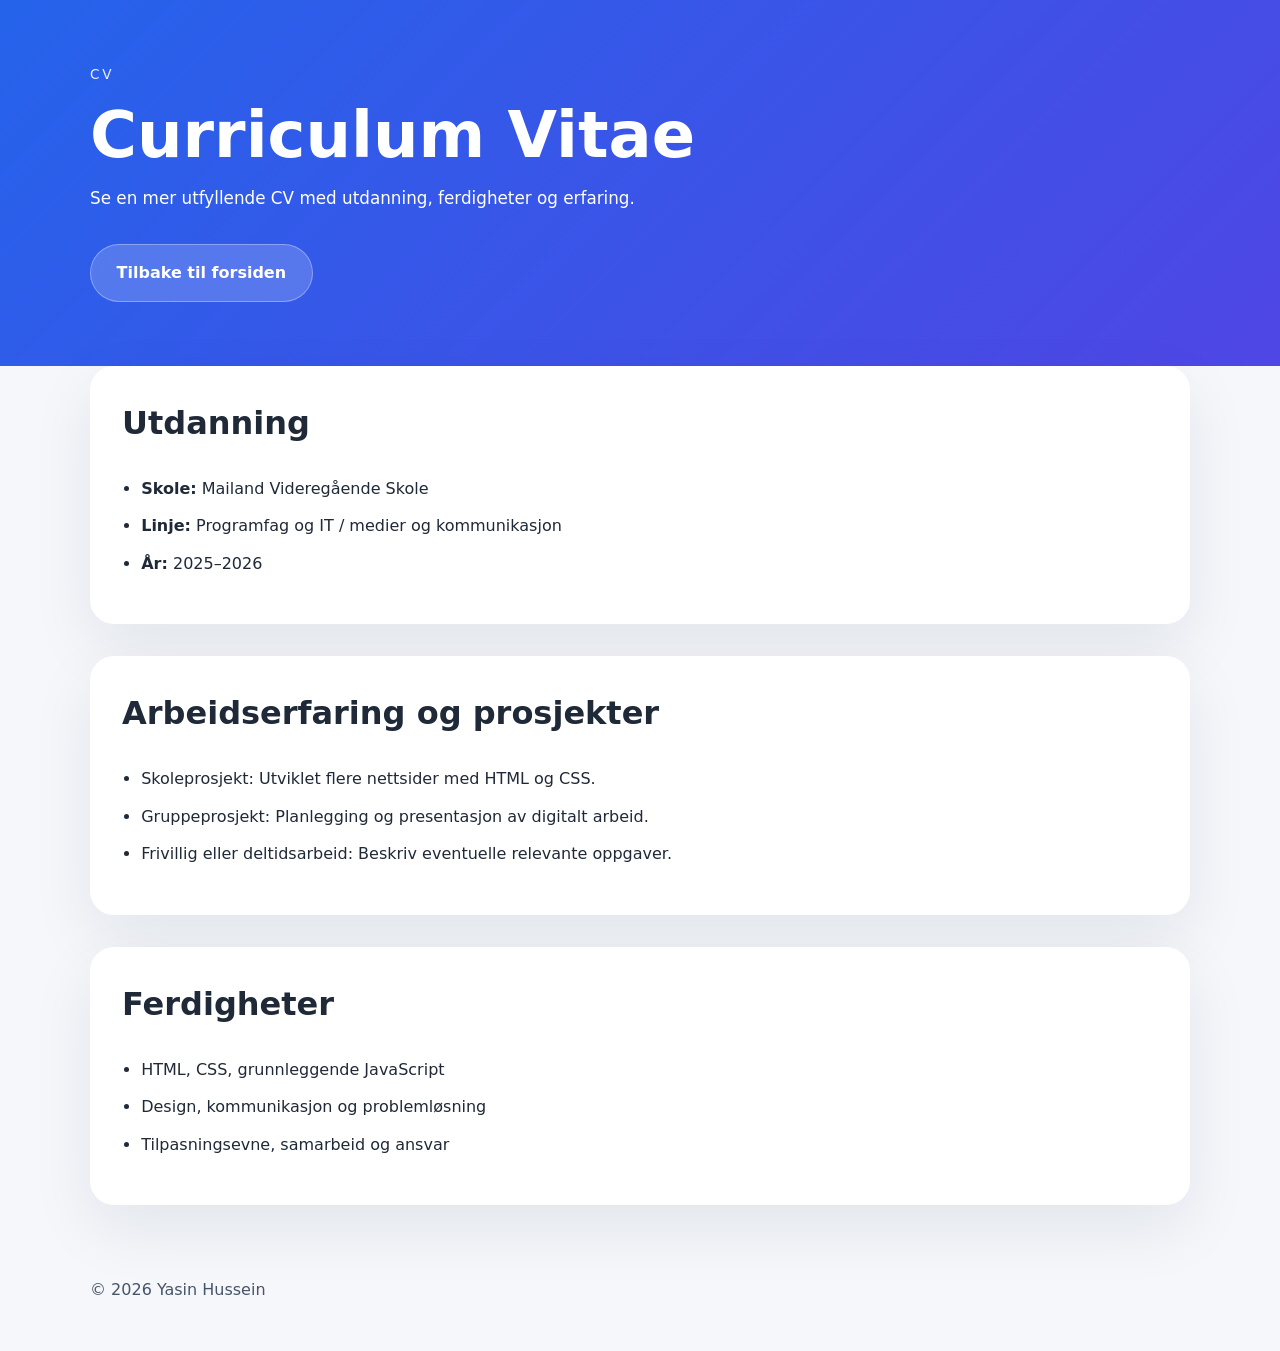
==== cv.html @ 420f931c "first commit" ====
<!DOCTYPE html>
<html lang="nb">
<head>
  <meta charset="UTF-8" />
  <meta name="viewport" content="width=device-width, initial-scale=1.0" />
  <title>CV - Portefølje</title>
  <link rel="stylesheet" href="styles.css" />
</head>
<body>
  <header class="hero">
    <div class="container">
      <p class="eyebrow">CV</p>
      <h1>Curriculum Vitae</h1>
      <p class="lead">Se en mer utfyllende CV med utdanning, ferdigheter og erfaring.</p>
      <div class="buttons">
        <a href="index.html" class="button secondary">Tilbake til forsiden</a>
      </div>
    </div>
  </header>

  <main class="container">
    <section class="section card">
      <h2>Utdanning</h2>
      <ul>
        <li><strong>Skole:</strong> Mailand Videregående Skole</li>
        <li><strong>Linje:</strong> Programfag og IT / medier og kommunikasjon</li>
        <li><strong>År:</strong> 2025–2026</li>
      </ul>
    </section>

    <section class="section card">
      <h2>Arbeidserfaring og prosjekter</h2>
      <ul>
        <li>Skoleprosjekt: Utviklet flere nettsider med HTML og CSS.</li>
        <li>Gruppeprosjekt: Planlegging og presentasjon av digitalt arbeid.</li>
        <li>Frivillig eller deltidsarbeid: Beskriv eventuelle relevante oppgaver.</li>
      </ul>
    </section>

    <section class="section card">
      <h2>Ferdigheter</h2>
      <ul>
        <li>HTML, CSS, grunnleggende JavaScript</li>
        <li>Design, kommunikasjon og problemløsning</li>
        <li>Tilpasningsevne, samarbeid og ansvar</li>
      </ul>
    </section>
  </main>

  <footer class="footer">
    <div class="container">
      <p>© 2026 Yasin Hussein</p>
    </div>
  </footer>
</body>
</html>
---- styles.css ----
:root {
  color-scheme: light;
  font-family: Inter, system-ui, -apple-system, BlinkMacSystemFont, "Segoe UI", sans-serif;
  background: #f5f7fb;
  color: #1f2937;
  line-height: 1.6;
}

* {
  box-sizing: border-box;
}

body {
  margin: 0;
}

img {
  max-width: 100%;
  display: block;
}

.container {
  width: min(1100px, 92%);
  margin: 0 auto;
}

.topnav {
  display: flex;
  gap: 1rem;
  flex-wrap: wrap;
  margin-bottom: 1.5rem;
}

.topnav a {
  color: rgba(255,255,255,0.92);
  text-decoration: none;
  font-weight: 600;
}

.hero {
  padding: 4rem 0;
  background: linear-gradient(135deg, #2563eb 0%, #4f46e5 100%);
  color: white;
}

.eyebrow {
  margin: 0 0 1rem;
  text-transform: uppercase;
  letter-spacing: 0.2em;
  font-size: 0.85rem;
  opacity: 0.9;
}

h1 {
  margin: 0 0 1rem;
  font-size: clamp(2.8rem, 5vw, 4.2rem);
  line-height: 1.05;
}

.lead {
  max-width: 44rem;
  margin: 0 0 2rem;
  font-size: 1.05rem;
}

.buttons {
  display: flex;
  gap: 1rem;
  flex-wrap: wrap;
}

.button {
  display: inline-flex;
  align-items: center;
  justify-content: center;
  padding: 0.95rem 1.6rem;
  border-radius: 999px;
  text-decoration: none;
  font-weight: 600;
  transition: transform 0.2s ease, background-color 0.2s ease;
}

.button:hover {
  transform: translateY(-1px);
}

.link-button {
  display: inline-flex;
  margin-top: 1rem;
  padding: 0.8rem 1.4rem;
  border-radius: 999px;
  background: #2563eb;
  color: white;
  text-decoration: none;
  font-weight: 600;
}

.primary {
  background: white;
  color: #1f2937;
}

.secondary {
  background: rgba(255,255,255,0.18);
  color: white;
  border: 1px solid rgba(255,255,255,0.32);
}

.section {
  padding: 3rem 0;
}

.card {
  background: white;
  border-radius: 24px;
  padding: 2rem;
  box-shadow: 0 24px 64px rgba(15, 23, 42, 0.08);
  margin-bottom: 2rem;
}

h2 {
  margin-top: 0;
  font-size: 2rem;
}

h3 {
  margin-bottom: 0.5rem;
}

ul {
  padding-left: 1.2rem;
}

li {
  margin-bottom: 0.75rem;
}

.grid {
  display: grid;
  gap: 1.5rem;
  grid-template-columns: repeat(auto-fit, minmax(220px, 1fr));
}

.footer {
  padding: 1.5rem 0 2rem;
  color: #475569;
}

@media (max-width: 640px) {
  .hero {
    padding: 3rem 0;
  }

  .card {
    padding: 1.5rem;
  }
}
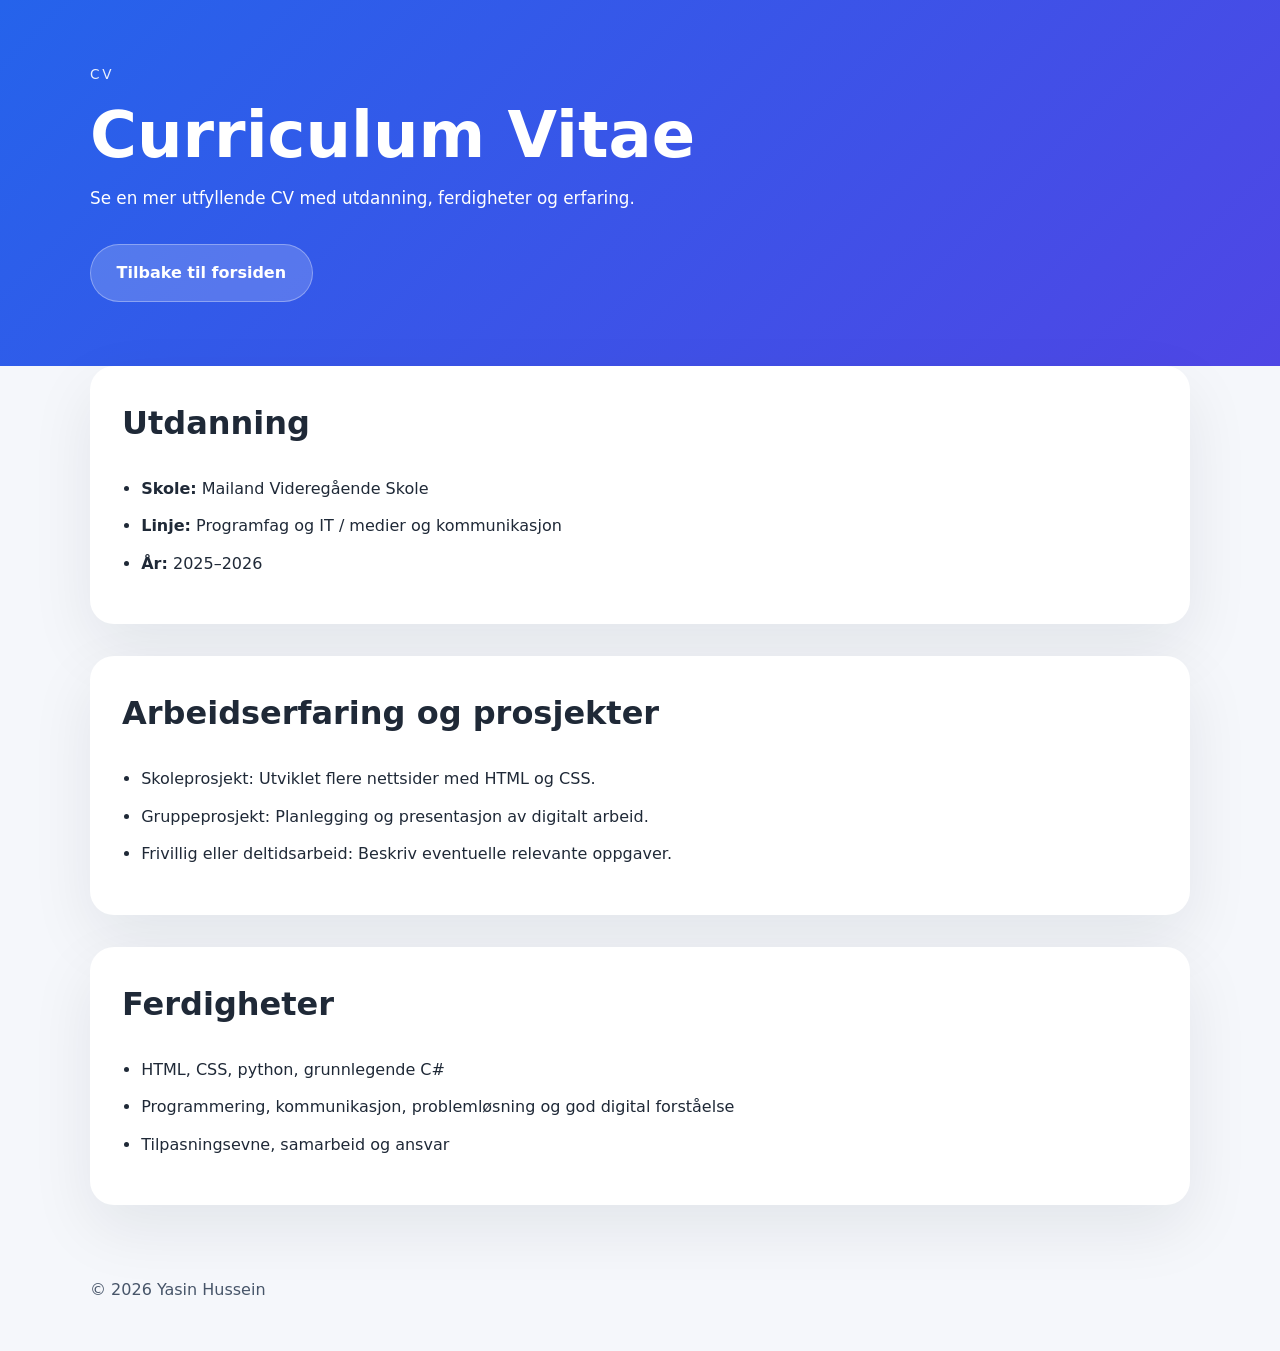
==== commit ba401297: "Endret ferdigheter til å være mer passende" ====
--- a/cv.html
+++ b/cv.html
@@ -40,8 +40,8 @@
     <section class="section card">
       <h2>Ferdigheter</h2>
       <ul>
-        <li>HTML, CSS, grunnleggende JavaScript</li>
-        <li>Design, kommunikasjon og problemløsning</li>
+        <li>HTML, CSS, python, grunnlegende C#</li>
+        <li>Programmering, kommunikasjon, problemløsning og god digital forståelse</li>
         <li>Tilpasningsevne, samarbeid og ansvar</li>
       </ul>
     </section>
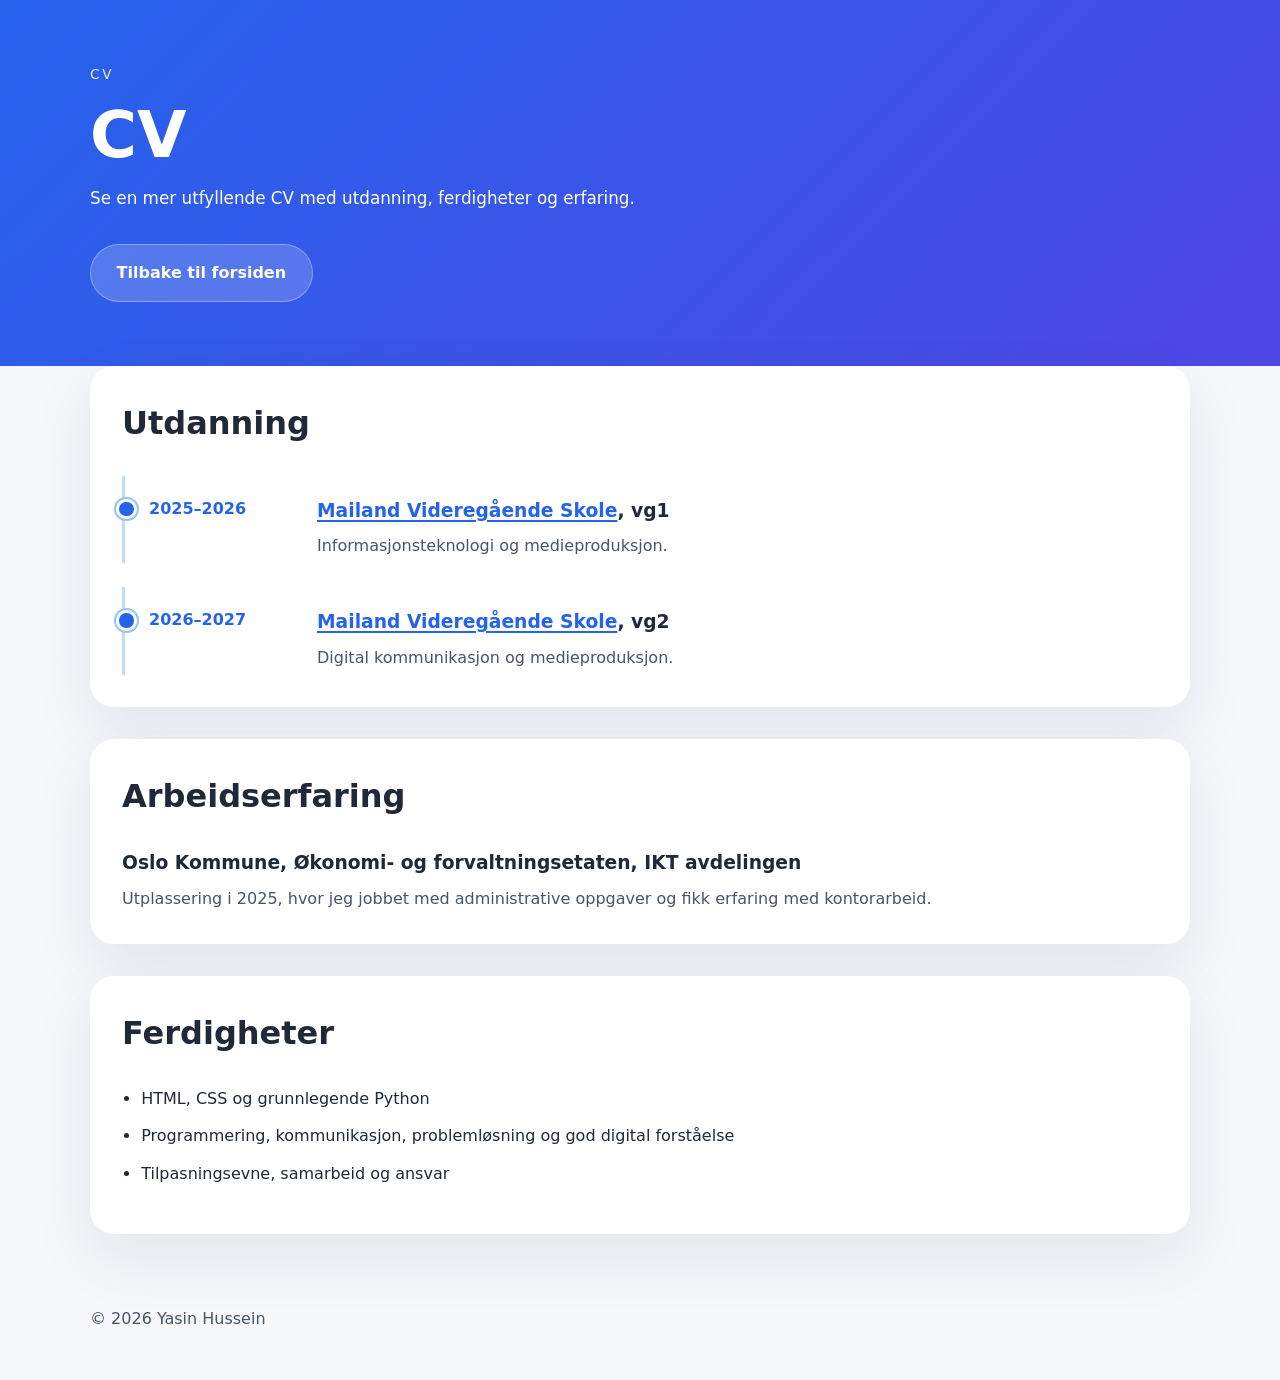
==== commit 0c4e2975: "Add initial portfolio files including CV, projects, and styles" ====
--- a/cv.html
+++ b/cv.html
@@ -10,7 +10,7 @@
   <header class="hero">
     <div class="container">
       <p class="eyebrow">CV</p>
-      <h1>Curriculum Vitae</h1>
+      <h1>CV</h1>
       <p class="lead">Se en mer utfyllende CV med utdanning, ferdigheter og erfaring.</p>
       <div class="buttons">
         <a href="index.html" class="button secondary">Tilbake til forsiden</a>
@@ -21,26 +21,38 @@
   <main class="container">
     <section class="section card">
       <h2>Utdanning</h2>
-      <ul>
-        <li><strong>Skole:</strong> Mailand Videregående Skole</li>
-        <li><strong>Linje:</strong> Programfag og IT / medier og kommunikasjon</li>
-        <li><strong>År:</strong> 2025–2026</li>
-      </ul>
+      <div class="education-list">
+        <article class="education-item">
+          <p class="education-year">2025–2026</p>
+          <div class="education-details">
+            <h3><a href="https://afk.no/mailand-vgs/" class="link school-link">Mailand Videregående Skole</a>, vg1</h3>
+            <p>Informasjonsteknologi og medieproduksjon.</p>
+          </div>
+        </article>
+
+        <article class="education-item">
+          <p class="education-year">2026–2027</p>
+          <div class="education-details">
+            <h3><a href="https://afk.no/mailand-vgs/" class="link school-link">Mailand Videregående Skole</a>, vg2</h3>
+            <p>Digital kommunikasjon og medieproduksjon.</p>
+          </div>
+        </article>
+      </div>
     </section>
 
     <section class="section card">
-      <h2>Arbeidserfaring og prosjekter</h2>
-      <ul>
-        <li>Skoleprosjekt: Utviklet flere nettsider med HTML og CSS.</li>
-        <li>Gruppeprosjekt: Planlegging og presentasjon av digitalt arbeid.</li>
-        <li>Frivillig eller deltidsarbeid: Beskriv eventuelle relevante oppgaver.</li>
-      </ul>
+      <h2>Arbeidserfaring</h2>
+      <div class="education-details">
+        <h3>Oslo Kommune, Økonomi- og forvaltningsetaten, IKT avdelingen</h3>
+        <p>Utplassering i 2025, hvor jeg jobbet med administrative oppgaver og fikk erfaring med kontorarbeid.</p>
+        <p></p>
+      </div>
     </section>
 
     <section class="section card">
       <h2>Ferdigheter</h2>
       <ul>
-        <li>HTML, CSS, python, grunnlegende C#</li>
+        <li>HTML, CSS og grunnlegende Python</li>
         <li>Programmering, kommunikasjon, problemløsning og god digital forståelse</li>
         <li>Tilpasningsevne, samarbeid og ansvar</li>
       </ul>
--- a/styles.css
+++ b/styles.css
@@ -10,8 +10,36 @@
   box-sizing: border-box;
 }
 
+::-webkit-scrollbar {
+  display: none;
+}
+
 body {
   margin: 0;
+}
+
+.link {
+  color: #000000;
+  text-decoration: none;
+}
+
+.link:hover {
+  text-decoration: underline;
+}
+
+.school-link {
+  color: #2563eb;
+  text-decoration: underline;
+  text-underline-offset: 0.15em;
+  text-decoration-thickness: 0.1em;
+  font-weight: 600;
+  transition: color 0.2s ease, background-color 0.2s ease;
+}
+
+.school-link:hover {
+  color: #1d4ed8;
+  background-color: #dbeafe;
+  border-radius: 0.2rem;
 }
 
 img {
@@ -41,6 +69,41 @@
   padding: 4rem 0;
   background: linear-gradient(135deg, #2563eb 0%, #4f46e5 100%);
   color: white;
+}
+
+.hero-layout {
+  display: grid;
+  grid-template-columns: minmax(0, 1fr) 220px;
+  align-items: center;
+  gap: 3rem;
+}
+
+.profile-photo {
+  position: relative;
+  width: 220px;
+  height: 220px;
+  overflow: hidden;
+  border: 4px solid rgba(255, 255, 255, 0.8);
+  border-radius: 50%;
+  background: rgba(255, 255, 255, 0.16);
+  box-shadow: 0 16px 36px rgba(15, 23, 42, 0.2);
+}
+
+.profile-photo img {
+  width: 100%;
+  height: 100%;
+  object-fit: cover;
+}
+
+.profile-photo span {
+  position: absolute;
+  inset: 0;
+  display: grid;
+  place-items: center;
+  padding: 2rem;
+  color: rgba(255, 255, 255, 0.9);
+  text-align: center;
+  font-weight: 600;
 }
 
 .eyebrow {
@@ -127,6 +190,48 @@
   margin-bottom: 0.5rem;
 }
 
+.education-list {
+  display: grid;
+  gap: 1.5rem;
+}
+
+.education-item {
+  position: relative;
+  display: grid;
+  grid-template-columns: 9rem 1fr;
+  gap: 1.5rem;
+  padding: 1.25rem 0 0.25rem 1.5rem;
+  border-left: 3px solid #bfdbfe;
+}
+
+.education-item::before {
+  position: absolute;
+  top: 1.45rem;
+  left: -0.55rem;
+  width: 0.9rem;
+  height: 0.9rem;
+  border: 3px solid white;
+  border-radius: 50%;
+  background: #2563eb;
+  box-shadow: 0 0 0 2px #93c5fd;
+  content: "";
+}
+
+.education-year {
+  margin: 0;
+  color: #2563eb;
+  font-weight: 700;
+}
+
+.education-details h3 {
+  margin-top: 0;
+}
+
+.education-details p {
+  margin: 0;
+  color: #475569;
+}
+
 ul {
   padding-left: 1.2rem;
 }
@@ -139,6 +244,228 @@
   display: grid;
   gap: 1.5rem;
   grid-template-columns: repeat(auto-fit, minmax(220px, 1fr));
+}
+
+.contact-grid {
+  display: grid;
+  grid-template-columns: repeat(auto-fit, minmax(min(100%, 220px), 1fr));
+  gap: 1rem;
+  margin-top: 1.5rem;
+}
+
+.contact-item {
+  min-width: 0;
+  padding: 1.25rem;
+  border: 1px solid #e2e8f0;
+  border-radius: 16px;
+  background: #f8fafc;
+}
+
+.contact-item h3 {
+  margin: 0 0 0.5rem;
+  color: #475569;
+  font-size: 0.95rem;
+}
+
+.contact-item a {
+  overflow-wrap: anywhere;
+}
+
+.contact-links {
+  display: flex;
+  flex-wrap: wrap;
+  gap: 0.75rem 1rem;
+}
+
+.project-grid {
+  display: grid;
+  gap: 1.5rem;
+  grid-template-columns: repeat(auto-fit, minmax(min(100%, 280px), 1fr));
+  align-items: start;
+}
+
+.project-card {
+  overflow: hidden;
+  border-radius: 24px;
+  background: white;
+  box-shadow: 0 24px 64px rgba(15, 23, 42, 0.08);
+}
+
+.project-card summary {
+  padding: 2rem;
+  cursor: pointer;
+  list-style: none;
+}
+
+.project-card summary::-webkit-details-marker {
+  display: none;
+}
+
+.project-card summary:focus-visible {
+  outline: 3px solid #2563eb;
+  outline-offset: -3px;
+}
+
+.project-card summary h2 {
+  margin: 0 0 0.75rem;
+}
+
+.project-card summary p {
+  margin: 0;
+  color: #475569;
+}
+
+.project-label {
+  display: inline-block;
+  margin-bottom: 0.75rem;
+  color: #2563eb;
+  font-size: 0.8rem;
+  font-weight: 700;
+  letter-spacing: 0.12em;
+  text-transform: uppercase;
+}
+
+.project-open {
+  display: flex;
+  justify-content: space-between;
+  gap: 1rem;
+  margin-top: 1.5rem;
+  color: #2563eb;
+  font-weight: 600;
+}
+
+.project-card[open] .project-open span {
+  transform: rotate(180deg);
+}
+
+.project-detail {
+  padding: 1.5rem 2rem 2rem;
+  border-top: 1px solid #e2e8f0;
+}
+
+.project-detail h3 {
+  margin-top: 0;
+}
+
+.project-detail video {
+  width: 100%;
+  height: auto;
+  margin-top: 1rem;
+  border-radius: 12px;
+}
+
+.project-gallery {
+  display: grid;
+  grid-template-columns: repeat(auto-fill, minmax(120px, 160px));
+  gap: 0.75rem;
+  margin-top: 1rem;
+}
+
+.gallery-thumbnail {
+  overflow: hidden;
+  padding: 0;
+  border: 2px solid transparent;
+  border-radius: 12px;
+  background: #e2e8f0;
+  cursor: zoom-in;
+  transition: border-color 0.2s ease, transform 0.2s ease;
+}
+
+.gallery-thumbnail:hover {
+  transform: translateY(-2px);
+  border-color: #2563eb;
+}
+
+.gallery-thumbnail:focus-visible,
+.image-viewer button:focus-visible {
+  outline: 3px solid #60a5fa;
+  outline-offset: 3px;
+}
+
+.gallery-thumbnail img {
+  display: block;
+  width: 100%;
+  height: 120px;
+  object-fit: cover;
+}
+
+.image-viewer {
+  position: fixed;
+  inset: 0;
+  display: grid;
+  grid-template-columns: auto minmax(0, 1fr) auto;
+  grid-template-rows: auto minmax(0, 1fr) auto;
+  align-items: center;
+  gap: 1rem;
+  width: min(100vw, 1100px);
+  height: min(100vh, 900px);
+  max-width: none;
+  max-height: none;
+  padding: 1.5rem;
+  border: 0;
+  background: #0f172a;
+  color: white;
+}
+
+.image-viewer:not([open]) {
+  display: none;
+}
+
+.image-viewer::backdrop {
+  background: rgba(15, 23, 42, 0.92);
+}
+
+.image-viewer button {
+  border: 1px solid rgba(255, 255, 255, 0.45);
+  border-radius: 999px;
+  background: rgba(255, 255, 255, 0.12);
+  color: white;
+  font: inherit;
+  cursor: pointer;
+}
+
+.image-viewer-close {
+  grid-column: 1 / -1;
+  justify-self: end;
+  padding: 0.55rem 1rem;
+}
+
+.image-viewer-previous,
+.image-viewer-next {
+  width: 3rem;
+  height: 3rem;
+  font-size: 2rem !important;
+  line-height: 1;
+}
+
+.image-viewer figure {
+  display: grid;
+  grid-template-rows: minmax(0, 1fr) auto;
+  justify-items: center;
+  gap: 0.75rem;
+  min-width: 0;
+  min-height: 0;
+  max-height: 100%;
+  margin: 0;
+}
+
+.image-viewer-image {
+  display: block;
+  max-width: 100%;
+  max-height: min(70vh, calc(100vh - 14rem));
+  object-fit: contain;
+}
+
+.image-viewer-caption {
+  max-width: 100%;
+  overflow-wrap: anywhere;
+  text-align: center;
+}
+
+.image-viewer-count {
+  grid-column: 1 / -1;
+  margin: 0;
+  text-align: center;
 }
 
 .footer {
@@ -151,7 +478,45 @@
     padding: 3rem 0;
   }
 
+  .hero-layout {
+    grid-template-columns: 1fr;
+  }
+
+  .profile-photo {
+    width: 170px;
+    height: 170px;
+    justify-self: end;
+  }
+
   .card {
     padding: 1.5rem;
   }
-}
+
+  .project-card summary {
+    padding: 1.5rem;
+  }
+
+  .project-detail {
+    padding: 1.25rem 1.5rem 1.5rem;
+  }
+
+  .project-gallery {
+    grid-template-columns: repeat(auto-fill, minmax(100px, 1fr));
+  }
+
+  .image-viewer {
+    gap: 0.5rem;
+    padding: 0.75rem;
+  }
+
+  .image-viewer-previous,
+  .image-viewer-next {
+    width: 2.5rem;
+    height: 2.5rem;
+  }
+
+  .education-item {
+    grid-template-columns: 1fr;
+    gap: 0.25rem;
+  }
+}
